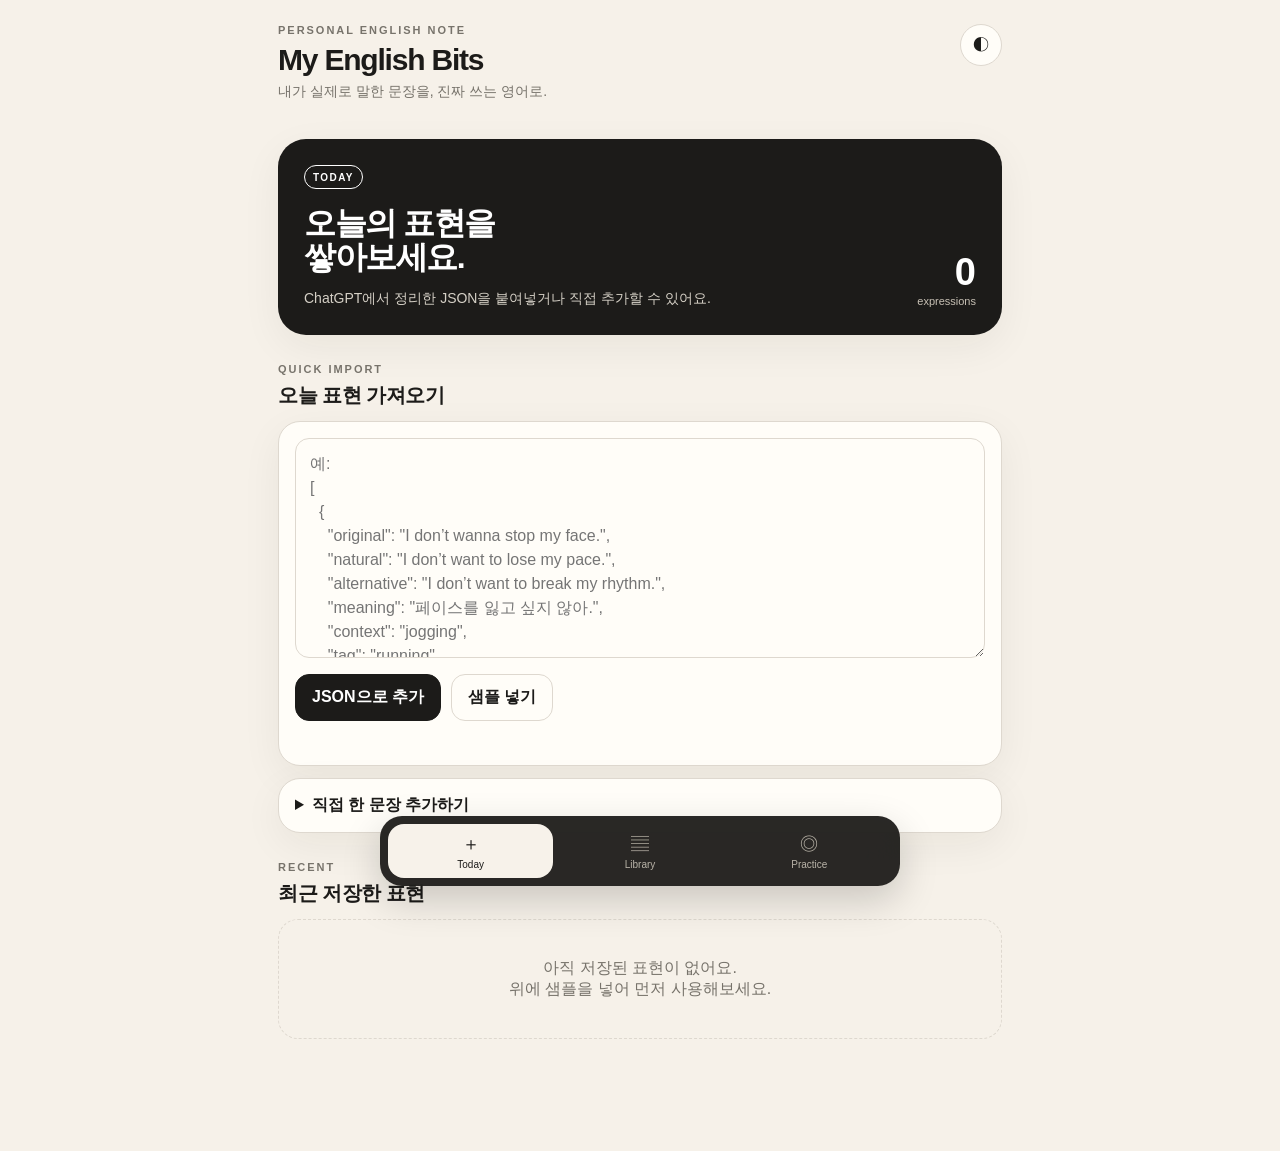
==== index.html @ 2be105d3 "Add files via upload" ====
<!DOCTYPE html>
<html lang="ko">
<head>
  <meta charset="UTF-8" />
  <meta name="viewport" content="width=device-width, initial-scale=1.0, viewport-fit=cover" />
  <meta name="theme-color" content="#f6f1e9" />
  <title>My English Bits</title>
  <link rel="stylesheet" href="style.css" />
</head>
<body>
  <div class="app-shell">
    <header class="topbar">
      <div>
        <p class="eyebrow">PERSONAL ENGLISH NOTE</p>
        <h1>My English Bits</h1>
        <p class="subtitle">내가 실제로 말한 문장을, 진짜 쓰는 영어로.</p>
      </div>
      <button class="icon-btn" id="themeBtn" aria-label="테마 전환">◐</button>
    </header>

    <main>
      <section class="view active" id="todayView">
        <div class="hero-card">
          <div>
            <span class="badge">TODAY</span>
            <h2>오늘의 표현을<br />쌓아보세요.</h2>
            <p>ChatGPT에서 정리한 JSON을 붙여넣거나 직접 추가할 수 있어요.</p>
          </div>
          <div class="hero-count">
            <strong id="todayCount">0</strong>
            <span>expressions</span>
          </div>
        </div>

        <div class="section-head">
          <div>
            <p class="eyebrow">QUICK IMPORT</p>
            <h3>오늘 표현 가져오기</h3>
          </div>
        </div>

        <div class="panel">
          <textarea id="jsonInput" rows="8" placeholder='예:
[
  {
    "original": "I don’t wanna stop my face.",
    "natural": "I don’t want to lose my pace.",
    "alternative": "I don’t want to break my rhythm.",
    "meaning": "페이스를 잃고 싶지 않아.",
    "context": "jogging",
    "tag": "running"
  }
]'></textarea>
          <div class="button-row">
            <button class="primary-btn" id="importBtn">JSON으로 추가</button>
            <button class="ghost-btn" id="sampleBtn">샘플 넣기</button>
          </div>
          <p class="helper" id="importMessage"></p>
        </div>

        <details class="panel add-panel">
          <summary>직접 한 문장 추가하기</summary>
          <form id="manualForm" class="manual-form">
            <label>내가 말한 문장
              <input id="manualOriginal" type="text" placeholder="I everyday jog..." />
            </label>
            <label>자연스러운 영어
              <input id="manualNatural" type="text" required placeholder="I go jogging every day." />
            </label>
            <label>대안 표현
              <input id="manualAlternative" type="text" placeholder="I usually go for a run every day." />
            </label>
            <label>한국어 뜻
              <input id="manualMeaning" type="text" required placeholder="나는 매일 조깅해." />
            </label>
            <div class="two-col">
              <label>상황
                <input id="manualContext" type="text" placeholder="evening jog" />
              </label>
              <label>태그
                <input id="manualTag" type="text" placeholder="running" />
              </label>
            </div>
            <button class="primary-btn" type="submit">표현 저장</button>
          </form>
        </details>

        <div class="section-head">
          <div>
            <p class="eyebrow">RECENT</p>
            <h3>최근 저장한 표현</h3>
          </div>
        </div>
        <div id="recentList" class="card-list"></div>
      </section>

      <section class="view" id="libraryView">
        <div class="section-head sticky-head">
          <div>
            <p class="eyebrow">LIBRARY</p>
            <h2>My Expressions</h2>
          </div>
          <span class="count-pill" id="libraryCount">0</span>
        </div>

        <div class="search-wrap">
          <input id="searchInput" type="search" placeholder="표현, 뜻, 태그 검색" />
          <button class="chip active" data-filter="all">All</button>
          <button class="chip" data-filter="favorite">★</button>
        </div>

        <div id="libraryList" class="card-list"></div>
      </section>

      <section class="view" id="practiceView">
        <div class="section-head">
          <div>
            <p class="eyebrow">PRACTICE</p>
            <h2>말해보고 확인하기</h2>
          </div>
          <span class="count-pill" id="practiceRemaining">0</span>
        </div>

        <div class="practice-wrap">
          <div class="practice-card" id="practiceCard">
            <span class="badge" id="practiceTag">DAILY</span>
            <p class="prompt-label">영어로 어떻게 말할까?</p>
            <h3 id="practiceMeaning">표현을 저장하면 연습을 시작할 수 있어요.</h3>

            <div class="answer-box hidden" id="answerBox">
              <p class="answer-main" id="practiceNatural"></p>
              <p class="answer-alt" id="practiceAlternative"></p>
              <div class="original-box" id="originalBox">
                <span>Your original</span>
                <p id="practiceOriginal"></p>
              </div>
            </div>

            <div class="practice-actions">
              <button class="primary-btn wide" id="showAnswerBtn">정답 보기</button>
              <div class="rating-row hidden" id="ratingRow">
                <button class="ghost-btn" data-rating="again">Again</button>
                <button class="ghost-btn" data-rating="good">Got it</button>
              </div>
            </div>
          </div>

          <div class="mini-stats">
            <div><strong id="statTotal">0</strong><span>저장</span></div>
            <div><strong id="statFavorites">0</strong><span>즐겨찾기</span></div>
            <div><strong id="statPracticed">0</strong><span>연습</span></div>
          </div>
        </div>
      </section>
    </main>

    <nav class="bottom-nav" aria-label="메인 메뉴">
      <button class="nav-btn active" data-view="todayView">
        <span>＋</span><small>Today</small>
      </button>
      <button class="nav-btn" data-view="libraryView">
        <span>▤</span><small>Library</small>
      </button>
      <button class="nav-btn" data-view="practiceView">
        <span>◎</span><small>Practice</small>
      </button>
    </nav>
  </div>

  <template id="expressionCardTemplate">
    <article class="expression-card">
      <div class="card-top">
        <span class="tag"></span>
        <button class="favorite-btn" aria-label="즐겨찾기">☆</button>
      </div>
      <h4 class="natural"></h4>
      <p class="meaning"></p>
      <div class="divider"></div>
      <div class="small-copy">
        <span>YOU SAID</span>
        <p class="original"></p>
      </div>
      <div class="alternative-wrap">
        <span>ALSO</span>
        <p class="alternative"></p>
      </div>
      <div class="card-footer">
        <span class="context"></span>
        <button class="delete-btn">삭제</button>
      </div>
    </article>
  </template>

  <script src="app.js"></script>
</body>
</html>
---- style.css ----
:root{
  --bg:#f6f1e9;
  --panel:#fffdf8;
  --ink:#1c1b19;
  --muted:#77736b;
  --line:#ded8cf;
  --accent:#20201d;
  --soft:#ece5da;
  --danger:#a94442;
  --shadow:0 12px 40px rgba(37,31,24,.06);
}
*{box-sizing:border-box}
html,body{margin:0;padding:0;background:var(--bg);color:var(--ink);font-family:-apple-system,BlinkMacSystemFont,"Pretendard","Noto Sans KR","Segoe UI",sans-serif}
body{min-height:100vh}
button,input,textarea{font:inherit}
button{cursor:pointer}
.app-shell{max-width:760px;margin:0 auto;min-height:100vh;padding:24px 18px 112px}
.topbar{display:flex;justify-content:space-between;gap:16px;align-items:flex-start;margin-bottom:24px}
.eyebrow{font-size:11px;letter-spacing:.18em;font-weight:750;margin:0 0 7px;color:var(--muted)}
h1,h2,h3,h4,p{margin-top:0}
h1{font-size:30px;letter-spacing:-.04em;margin-bottom:6px}
h2{font-size:32px;letter-spacing:-.045em;line-height:1.06;margin-bottom:12px}
h3{font-size:20px;letter-spacing:-.025em;margin-bottom:0}
.subtitle,.helper{color:var(--muted);font-size:14px}
.icon-btn{border:1px solid var(--line);background:var(--panel);width:42px;height:42px;border-radius:50%;color:var(--ink)}
.view{display:none}
.view.active{display:block}
.hero-card{display:flex;justify-content:space-between;gap:18px;background:var(--ink);color:white;border-radius:28px;padding:26px;margin-bottom:28px;box-shadow:var(--shadow)}
.hero-card p{color:#d5d0c6;font-size:14px;line-height:1.6;margin-bottom:0}
.badge{display:inline-flex;align-items:center;min-height:24px;border:1px solid currentColor;border-radius:999px;padding:3px 8px;font-size:10px;letter-spacing:.14em;font-weight:800;margin-bottom:18px}
.hero-count{align-self:flex-end;min-width:92px;text-align:right}
.hero-count strong{display:block;font-size:38px;line-height:1}
.hero-count span{font-size:11px;color:#c8c1b5}
.section-head{display:flex;justify-content:space-between;align-items:end;margin:28px 0 12px}
.sticky-head{position:sticky;top:0;background:linear-gradient(var(--bg) 80%,transparent);padding-top:8px;z-index:3}
.panel{background:var(--panel);border:1px solid var(--line);border-radius:22px;padding:16px;box-shadow:var(--shadow)}
textarea,input{width:100%;border:1px solid var(--line);background:transparent;color:var(--ink);border-radius:14px;padding:13px 14px;outline:none}
textarea:focus,input:focus{border-color:var(--ink)}
textarea{resize:vertical;line-height:1.5}
.button-row{display:flex;gap:10px;margin-top:12px}
.primary-btn,.ghost-btn{border-radius:14px;padding:12px 16px;font-weight:700;border:1px solid var(--ink)}
.primary-btn{background:var(--ink);color:white}
.ghost-btn{background:transparent;color:var(--ink);border-color:var(--line)}
.wide{width:100%}
.helper{min-height:20px;margin:8px 2px 0}
.add-panel{margin-top:12px}
.add-panel summary{font-weight:750;cursor:pointer}
.manual-form{display:grid;gap:12px;margin-top:16px}
.manual-form label{display:grid;gap:6px;font-size:12px;color:var(--muted)}
.two-col{display:grid;grid-template-columns:1fr 1fr;gap:10px}
.card-list{display:grid;gap:12px}
.expression-card{background:var(--panel);border:1px solid var(--line);border-radius:22px;padding:18px;box-shadow:var(--shadow)}
.card-top{display:flex;justify-content:space-between;align-items:center;margin-bottom:8px}
.tag{font-size:10px;font-weight:800;letter-spacing:.12em;text-transform:uppercase;border-radius:999px;padding:5px 9px;background:var(--soft)}
.favorite-btn,.delete-btn{border:0;background:transparent;color:var(--ink)}
.favorite-btn{font-size:23px;line-height:1}
.expression-card h4{font-size:20px;letter-spacing:-.02em;margin-bottom:7px}
.expression-card .meaning{color:var(--muted);margin-bottom:0}
.divider{height:1px;background:var(--line);margin:15px 0}
.small-copy span,.alternative-wrap span{font-size:9px;font-weight:800;letter-spacing:.16em;color:var(--muted)}
.small-copy p,.alternative-wrap p{margin:5px 0 0;line-height:1.5}
.alternative-wrap{margin-top:11px}
.card-footer{display:flex;justify-content:space-between;align-items:center;margin-top:16px;font-size:12px;color:var(--muted)}
.delete-btn{font-size:12px;color:var(--danger)}
.search-wrap{display:grid;grid-template-columns:1fr auto auto;gap:8px;margin-bottom:14px}
.chip{border:1px solid var(--line);background:var(--panel);border-radius:999px;padding:0 14px;color:var(--muted)}
.chip.active{background:var(--ink);color:white;border-color:var(--ink)}
.count-pill{min-width:34px;height:28px;padding:0 10px;border-radius:999px;background:var(--soft);display:inline-flex;align-items:center;justify-content:center;font-weight:750;font-size:12px}
.practice-card{background:var(--panel);border:1px solid var(--line);border-radius:28px;padding:22px;min-height:420px;display:flex;flex-direction:column;box-shadow:var(--shadow)}
.prompt-label{font-size:12px;color:var(--muted);margin-top:14px}
.practice-card h3{font-size:30px;line-height:1.25;letter-spacing:-.04em;margin-top:8px}
.answer-box{margin-top:26px;padding-top:22px;border-top:1px solid var(--line)}
.answer-main{font-size:22px;font-weight:800;line-height:1.35;margin-bottom:9px}
.answer-alt{color:var(--muted);line-height:1.5}
.original-box{background:var(--soft);border-radius:16px;padding:13px 14px;margin-top:18px}
.original-box span{font-size:9px;letter-spacing:.15em;color:var(--muted);font-weight:800}
.original-box p{margin:5px 0 0}
.practice-actions{margin-top:auto;padding-top:22px}
.rating-row{display:grid;grid-template-columns:1fr 1fr;gap:10px}
.hidden{display:none!important}
.mini-stats{display:grid;grid-template-columns:repeat(3,1fr);gap:8px;margin-top:12px}
.mini-stats div{background:var(--panel);border:1px solid var(--line);border-radius:18px;padding:14px;text-align:center}
.mini-stats strong{display:block;font-size:22px}
.mini-stats span{font-size:11px;color:var(--muted)}
.bottom-nav{position:fixed;left:50%;bottom:max(14px,env(safe-area-inset-bottom));transform:translateX(-50%);width:min(520px,calc(100% - 28px));display:grid;grid-template-columns:repeat(3,1fr);gap:4px;background:rgba(25,24,22,.93);backdrop-filter:blur(18px);padding:8px;border-radius:22px;box-shadow:0 14px 38px rgba(0,0,0,.18);z-index:20}
.nav-btn{border:0;background:transparent;color:#b9b3a8;border-radius:16px;padding:8px 6px;display:grid;gap:3px;place-items:center}
.nav-btn span{font-size:18px}
.nav-btn small{font-size:10px}
.nav-btn.active{background:#f7f2ea;color:#1c1b19}
.empty{padding:38px 20px;text-align:center;color:var(--muted);border:1px dashed var(--line);border-radius:20px}
body.dark{
  --bg:#171715;
  --panel:#22211e;
  --ink:#f5f0e8;
  --muted:#aaa49a;
  --line:#3a3832;
  --accent:#f5f0e8;
  --soft:#302e29;
  --shadow:none;
}
body.dark .hero-card{background:#f0ebe2;color:#191816}
body.dark .hero-card p,body.dark .hero-count span{color:#5f5a52}
body.dark .bottom-nav{background:rgba(239,235,227,.94)}
body.dark .nav-btn{color:#6d685f}
body.dark .nav-btn.active{background:#1d1c19;color:#f5f0e8}
@media (max-width:520px){
  .app-shell{padding:18px 14px 110px}
  h1{font-size:26px}
  .hero-card{padding:22px;border-radius:24px}
  .hero-count{min-width:70px}
  .two-col{grid-template-columns:1fr}
  .practice-card h3{font-size:26px}
}
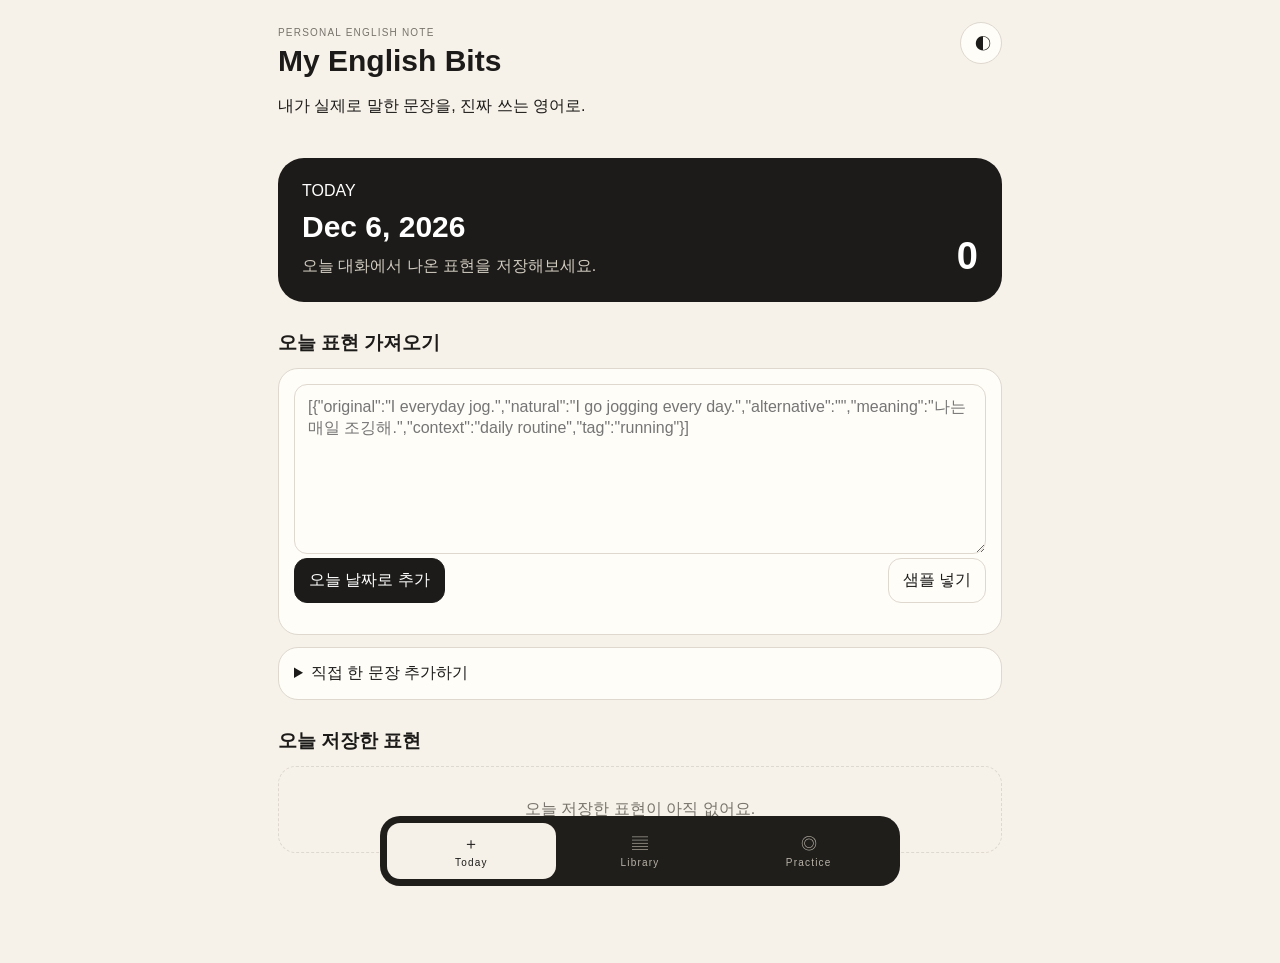
==== commit 86d9c686: "Add files via upload" ====
--- a/index.html
+++ b/index.html
@@ -1,196 +1,8 @@
-<!DOCTYPE html>
-<html lang="ko">
-<head>
-  <meta charset="UTF-8" />
-  <meta name="viewport" content="width=device-width, initial-scale=1.0, viewport-fit=cover" />
-  <meta name="theme-color" content="#f6f1e9" />
-  <title>My English Bits</title>
-  <link rel="stylesheet" href="style.css" />
-</head>
-<body>
-  <div class="app-shell">
-    <header class="topbar">
-      <div>
-        <p class="eyebrow">PERSONAL ENGLISH NOTE</p>
-        <h1>My English Bits</h1>
-        <p class="subtitle">내가 실제로 말한 문장을, 진짜 쓰는 영어로.</p>
-      </div>
-      <button class="icon-btn" id="themeBtn" aria-label="테마 전환">◐</button>
-    </header>
-
-    <main>
-      <section class="view active" id="todayView">
-        <div class="hero-card">
-          <div>
-            <span class="badge">TODAY</span>
-            <h2>오늘의 표현을<br />쌓아보세요.</h2>
-            <p>ChatGPT에서 정리한 JSON을 붙여넣거나 직접 추가할 수 있어요.</p>
-          </div>
-          <div class="hero-count">
-            <strong id="todayCount">0</strong>
-            <span>expressions</span>
-          </div>
-        </div>
-
-        <div class="section-head">
-          <div>
-            <p class="eyebrow">QUICK IMPORT</p>
-            <h3>오늘 표현 가져오기</h3>
-          </div>
-        </div>
-
-        <div class="panel">
-          <textarea id="jsonInput" rows="8" placeholder='예:
-[
-  {
-    "original": "I don’t wanna stop my face.",
-    "natural": "I don’t want to lose my pace.",
-    "alternative": "I don’t want to break my rhythm.",
-    "meaning": "페이스를 잃고 싶지 않아.",
-    "context": "jogging",
-    "tag": "running"
-  }
-]'></textarea>
-          <div class="button-row">
-            <button class="primary-btn" id="importBtn">JSON으로 추가</button>
-            <button class="ghost-btn" id="sampleBtn">샘플 넣기</button>
-          </div>
-          <p class="helper" id="importMessage"></p>
-        </div>
-
-        <details class="panel add-panel">
-          <summary>직접 한 문장 추가하기</summary>
-          <form id="manualForm" class="manual-form">
-            <label>내가 말한 문장
-              <input id="manualOriginal" type="text" placeholder="I everyday jog..." />
-            </label>
-            <label>자연스러운 영어
-              <input id="manualNatural" type="text" required placeholder="I go jogging every day." />
-            </label>
-            <label>대안 표현
-              <input id="manualAlternative" type="text" placeholder="I usually go for a run every day." />
-            </label>
-            <label>한국어 뜻
-              <input id="manualMeaning" type="text" required placeholder="나는 매일 조깅해." />
-            </label>
-            <div class="two-col">
-              <label>상황
-                <input id="manualContext" type="text" placeholder="evening jog" />
-              </label>
-              <label>태그
-                <input id="manualTag" type="text" placeholder="running" />
-              </label>
-            </div>
-            <button class="primary-btn" type="submit">표현 저장</button>
-          </form>
-        </details>
-
-        <div class="section-head">
-          <div>
-            <p class="eyebrow">RECENT</p>
-            <h3>최근 저장한 표현</h3>
-          </div>
-        </div>
-        <div id="recentList" class="card-list"></div>
-      </section>
-
-      <section class="view" id="libraryView">
-        <div class="section-head sticky-head">
-          <div>
-            <p class="eyebrow">LIBRARY</p>
-            <h2>My Expressions</h2>
-          </div>
-          <span class="count-pill" id="libraryCount">0</span>
-        </div>
-
-        <div class="search-wrap">
-          <input id="searchInput" type="search" placeholder="표현, 뜻, 태그 검색" />
-          <button class="chip active" data-filter="all">All</button>
-          <button class="chip" data-filter="favorite">★</button>
-        </div>
-
-        <div id="libraryList" class="card-list"></div>
-      </section>
-
-      <section class="view" id="practiceView">
-        <div class="section-head">
-          <div>
-            <p class="eyebrow">PRACTICE</p>
-            <h2>말해보고 확인하기</h2>
-          </div>
-          <span class="count-pill" id="practiceRemaining">0</span>
-        </div>
-
-        <div class="practice-wrap">
-          <div class="practice-card" id="practiceCard">
-            <span class="badge" id="practiceTag">DAILY</span>
-            <p class="prompt-label">영어로 어떻게 말할까?</p>
-            <h3 id="practiceMeaning">표현을 저장하면 연습을 시작할 수 있어요.</h3>
-
-            <div class="answer-box hidden" id="answerBox">
-              <p class="answer-main" id="practiceNatural"></p>
-              <p class="answer-alt" id="practiceAlternative"></p>
-              <div class="original-box" id="originalBox">
-                <span>Your original</span>
-                <p id="practiceOriginal"></p>
-              </div>
-            </div>
-
-            <div class="practice-actions">
-              <button class="primary-btn wide" id="showAnswerBtn">정답 보기</button>
-              <div class="rating-row hidden" id="ratingRow">
-                <button class="ghost-btn" data-rating="again">Again</button>
-                <button class="ghost-btn" data-rating="good">Got it</button>
-              </div>
-            </div>
-          </div>
-
-          <div class="mini-stats">
-            <div><strong id="statTotal">0</strong><span>저장</span></div>
-            <div><strong id="statFavorites">0</strong><span>즐겨찾기</span></div>
-            <div><strong id="statPracticed">0</strong><span>연습</span></div>
-          </div>
-        </div>
-      </section>
-    </main>
-
-    <nav class="bottom-nav" aria-label="메인 메뉴">
-      <button class="nav-btn active" data-view="todayView">
-        <span>＋</span><small>Today</small>
-      </button>
-      <button class="nav-btn" data-view="libraryView">
-        <span>▤</span><small>Library</small>
-      </button>
-      <button class="nav-btn" data-view="practiceView">
-        <span>◎</span><small>Practice</small>
-      </button>
-    </nav>
-  </div>
-
-  <template id="expressionCardTemplate">
-    <article class="expression-card">
-      <div class="card-top">
-        <span class="tag"></span>
-        <button class="favorite-btn" aria-label="즐겨찾기">☆</button>
-      </div>
-      <h4 class="natural"></h4>
-      <p class="meaning"></p>
-      <div class="divider"></div>
-      <div class="small-copy">
-        <span>YOU SAID</span>
-        <p class="original"></p>
-      </div>
-      <div class="alternative-wrap">
-        <span>ALSO</span>
-        <p class="alternative"></p>
-      </div>
-      <div class="card-footer">
-        <span class="context"></span>
-        <button class="delete-btn">삭제</button>
-      </div>
-    </article>
-  </template>
-
-  <script src="app.js"></script>
-</body>
-</html>
+<!doctype html><html lang="ko"><head><meta charset="utf-8"><meta name="viewport" content="width=device-width,initial-scale=1"><title>My English Bits</title><link rel="stylesheet" href="style.css"></head><body><div class="app"><header><div><small>PERSONAL ENGLISH NOTE</small><h1>My English Bits</h1><p>내가 실제로 말한 문장을, 진짜 쓰는 영어로.</p></div><button id="themeBtn" class="round">◐</button></header>
+<main>
+<section id="todayView" class="view active"><div class="hero"><div><span>TODAY</span><h2 id="todayLabel"></h2><p>오늘 대화에서 나온 표현을 저장해보세요.</p></div><b id="todayCount">0</b></div><h3>오늘 표현 가져오기</h3><div class="panel"><textarea id="jsonInput" rows="8" placeholder='[{"original":"I everyday jog.","natural":"I go jogging every day.","alternative":"","meaning":"나는 매일 조깅해.","context":"daily routine","tag":"running"}]'></textarea><div class="row"><button id="importBtn" class="primary">오늘 날짜로 추가</button><button id="sampleBtn">샘플 넣기</button></div><p id="msg" class="muted"></p></div><details class="panel"><summary>직접 한 문장 추가하기</summary><form id="manualForm"><input id="o" placeholder="내가 말한 문장"><input id="n" required placeholder="자연스러운 영어"><input id="a" placeholder="대안 표현"><input id="m" required placeholder="한국어 뜻"><input id="c" placeholder="상황"><input id="t" placeholder="태그"><button class="primary">오늘 날짜로 저장</button></form></details><h3>오늘 저장한 표현</h3><div id="todayCards" class="cards"></div></section>
+<section id="libraryView" class="view"><div class="head"><h2>My Expressions</h2><span id="libraryCount" class="pill">0</span></div><div class="search"><input id="searchInput" placeholder="표현, 뜻, 태그 검색"><button class="chip active" data-filter="all">All</button><button class="chip" data-filter="favorite">★</button></div><div id="libraryList" class="groups"></div></section>
+<section id="practiceView" class="view"><div class="head"><h2>Practice</h2><span id="counter" class="pill">0 / 0</span></div><label class="label">연습 범위</label><select id="practiceDate"><option value="all">All expressions</option></select><div class="practice"><span id="pTag" class="tag">DAILY</span><p class="muted">영어로 어떻게 말할까?</p><h3 id="pMeaning">표현을 저장하면 연습을 시작할 수 있어요.</h3><div id="answer" class="answer hidden"><div class="answerTop"><b id="pNatural"></b><button id="speakPractice" class="speak">🔊</button></div><p id="pAlt" class="muted"></p><div class="original"><small>YOUR ORIGINAL</small><p id="pOriginal"></p></div></div><div class="spacer"></div><button id="showBtn" class="primary full">정답 보기</button><div id="nextRow" class="row hidden"><button id="againBtn">Again</button><button id="nextBtn" class="primary">Next</button></div></div></section>
+</main><nav><button class="nav active" data-view="todayView">＋<small>Today</small></button><button class="nav" data-view="libraryView">▤<small>Library</small></button><button class="nav" data-view="practiceView">◎<small>Practice</small></button></nav></div>
+<template id="cardTpl"><article class="card"><div class="cardtop"><span class="tag cardTag"></span><div><button class="speak cardSpeak">🔊</button><button class="fav">☆</button></div></div><h4 class="cardNatural"></h4><p class="cardMeaning muted"></p><hr><small>YOU SAID</small><p class="cardOriginal"></p><small>ALSO</small><p class="cardAlt"></p><div class="foot"><span class="cardContext muted"></span><button class="delete">삭제</button></div></article></template>
+<script src="app.js"></script></body></html>
--- a/style.css
+++ b/style.css
@@ -1,113 +1 @@
-:root{
-  --bg:#f6f1e9;
-  --panel:#fffdf8;
-  --ink:#1c1b19;
-  --muted:#77736b;
-  --line:#ded8cf;
-  --accent:#20201d;
-  --soft:#ece5da;
-  --danger:#a94442;
-  --shadow:0 12px 40px rgba(37,31,24,.06);
-}
-*{box-sizing:border-box}
-html,body{margin:0;padding:0;background:var(--bg);color:var(--ink);font-family:-apple-system,BlinkMacSystemFont,"Pretendard","Noto Sans KR","Segoe UI",sans-serif}
-body{min-height:100vh}
-button,input,textarea{font:inherit}
-button{cursor:pointer}
-.app-shell{max-width:760px;margin:0 auto;min-height:100vh;padding:24px 18px 112px}
-.topbar{display:flex;justify-content:space-between;gap:16px;align-items:flex-start;margin-bottom:24px}
-.eyebrow{font-size:11px;letter-spacing:.18em;font-weight:750;margin:0 0 7px;color:var(--muted)}
-h1,h2,h3,h4,p{margin-top:0}
-h1{font-size:30px;letter-spacing:-.04em;margin-bottom:6px}
-h2{font-size:32px;letter-spacing:-.045em;line-height:1.06;margin-bottom:12px}
-h3{font-size:20px;letter-spacing:-.025em;margin-bottom:0}
-.subtitle,.helper{color:var(--muted);font-size:14px}
-.icon-btn{border:1px solid var(--line);background:var(--panel);width:42px;height:42px;border-radius:50%;color:var(--ink)}
-.view{display:none}
-.view.active{display:block}
-.hero-card{display:flex;justify-content:space-between;gap:18px;background:var(--ink);color:white;border-radius:28px;padding:26px;margin-bottom:28px;box-shadow:var(--shadow)}
-.hero-card p{color:#d5d0c6;font-size:14px;line-height:1.6;margin-bottom:0}
-.badge{display:inline-flex;align-items:center;min-height:24px;border:1px solid currentColor;border-radius:999px;padding:3px 8px;font-size:10px;letter-spacing:.14em;font-weight:800;margin-bottom:18px}
-.hero-count{align-self:flex-end;min-width:92px;text-align:right}
-.hero-count strong{display:block;font-size:38px;line-height:1}
-.hero-count span{font-size:11px;color:#c8c1b5}
-.section-head{display:flex;justify-content:space-between;align-items:end;margin:28px 0 12px}
-.sticky-head{position:sticky;top:0;background:linear-gradient(var(--bg) 80%,transparent);padding-top:8px;z-index:3}
-.panel{background:var(--panel);border:1px solid var(--line);border-radius:22px;padding:16px;box-shadow:var(--shadow)}
-textarea,input{width:100%;border:1px solid var(--line);background:transparent;color:var(--ink);border-radius:14px;padding:13px 14px;outline:none}
-textarea:focus,input:focus{border-color:var(--ink)}
-textarea{resize:vertical;line-height:1.5}
-.button-row{display:flex;gap:10px;margin-top:12px}
-.primary-btn,.ghost-btn{border-radius:14px;padding:12px 16px;font-weight:700;border:1px solid var(--ink)}
-.primary-btn{background:var(--ink);color:white}
-.ghost-btn{background:transparent;color:var(--ink);border-color:var(--line)}
-.wide{width:100%}
-.helper{min-height:20px;margin:8px 2px 0}
-.add-panel{margin-top:12px}
-.add-panel summary{font-weight:750;cursor:pointer}
-.manual-form{display:grid;gap:12px;margin-top:16px}
-.manual-form label{display:grid;gap:6px;font-size:12px;color:var(--muted)}
-.two-col{display:grid;grid-template-columns:1fr 1fr;gap:10px}
-.card-list{display:grid;gap:12px}
-.expression-card{background:var(--panel);border:1px solid var(--line);border-radius:22px;padding:18px;box-shadow:var(--shadow)}
-.card-top{display:flex;justify-content:space-between;align-items:center;margin-bottom:8px}
-.tag{font-size:10px;font-weight:800;letter-spacing:.12em;text-transform:uppercase;border-radius:999px;padding:5px 9px;background:var(--soft)}
-.favorite-btn,.delete-btn{border:0;background:transparent;color:var(--ink)}
-.favorite-btn{font-size:23px;line-height:1}
-.expression-card h4{font-size:20px;letter-spacing:-.02em;margin-bottom:7px}
-.expression-card .meaning{color:var(--muted);margin-bottom:0}
-.divider{height:1px;background:var(--line);margin:15px 0}
-.small-copy span,.alternative-wrap span{font-size:9px;font-weight:800;letter-spacing:.16em;color:var(--muted)}
-.small-copy p,.alternative-wrap p{margin:5px 0 0;line-height:1.5}
-.alternative-wrap{margin-top:11px}
-.card-footer{display:flex;justify-content:space-between;align-items:center;margin-top:16px;font-size:12px;color:var(--muted)}
-.delete-btn{font-size:12px;color:var(--danger)}
-.search-wrap{display:grid;grid-template-columns:1fr auto auto;gap:8px;margin-bottom:14px}
-.chip{border:1px solid var(--line);background:var(--panel);border-radius:999px;padding:0 14px;color:var(--muted)}
-.chip.active{background:var(--ink);color:white;border-color:var(--ink)}
-.count-pill{min-width:34px;height:28px;padding:0 10px;border-radius:999px;background:var(--soft);display:inline-flex;align-items:center;justify-content:center;font-weight:750;font-size:12px}
-.practice-card{background:var(--panel);border:1px solid var(--line);border-radius:28px;padding:22px;min-height:420px;display:flex;flex-direction:column;box-shadow:var(--shadow)}
-.prompt-label{font-size:12px;color:var(--muted);margin-top:14px}
-.practice-card h3{font-size:30px;line-height:1.25;letter-spacing:-.04em;margin-top:8px}
-.answer-box{margin-top:26px;padding-top:22px;border-top:1px solid var(--line)}
-.answer-main{font-size:22px;font-weight:800;line-height:1.35;margin-bottom:9px}
-.answer-alt{color:var(--muted);line-height:1.5}
-.original-box{background:var(--soft);border-radius:16px;padding:13px 14px;margin-top:18px}
-.original-box span{font-size:9px;letter-spacing:.15em;color:var(--muted);font-weight:800}
-.original-box p{margin:5px 0 0}
-.practice-actions{margin-top:auto;padding-top:22px}
-.rating-row{display:grid;grid-template-columns:1fr 1fr;gap:10px}
-.hidden{display:none!important}
-.mini-stats{display:grid;grid-template-columns:repeat(3,1fr);gap:8px;margin-top:12px}
-.mini-stats div{background:var(--panel);border:1px solid var(--line);border-radius:18px;padding:14px;text-align:center}
-.mini-stats strong{display:block;font-size:22px}
-.mini-stats span{font-size:11px;color:var(--muted)}
-.bottom-nav{position:fixed;left:50%;bottom:max(14px,env(safe-area-inset-bottom));transform:translateX(-50%);width:min(520px,calc(100% - 28px));display:grid;grid-template-columns:repeat(3,1fr);gap:4px;background:rgba(25,24,22,.93);backdrop-filter:blur(18px);padding:8px;border-radius:22px;box-shadow:0 14px 38px rgba(0,0,0,.18);z-index:20}
-.nav-btn{border:0;background:transparent;color:#b9b3a8;border-radius:16px;padding:8px 6px;display:grid;gap:3px;place-items:center}
-.nav-btn span{font-size:18px}
-.nav-btn small{font-size:10px}
-.nav-btn.active{background:#f7f2ea;color:#1c1b19}
-.empty{padding:38px 20px;text-align:center;color:var(--muted);border:1px dashed var(--line);border-radius:20px}
-body.dark{
-  --bg:#171715;
-  --panel:#22211e;
-  --ink:#f5f0e8;
-  --muted:#aaa49a;
-  --line:#3a3832;
-  --accent:#f5f0e8;
-  --soft:#302e29;
-  --shadow:none;
-}
-body.dark .hero-card{background:#f0ebe2;color:#191816}
-body.dark .hero-card p,body.dark .hero-count span{color:#5f5a52}
-body.dark .bottom-nav{background:rgba(239,235,227,.94)}
-body.dark .nav-btn{color:#6d685f}
-body.dark .nav-btn.active{background:#1d1c19;color:#f5f0e8}
-@media (max-width:520px){
-  .app-shell{padding:18px 14px 110px}
-  h1{font-size:26px}
-  .hero-card{padding:22px;border-radius:24px}
-  .hero-count{min-width:70px}
-  .two-col{grid-template-columns:1fr}
-  .practice-card h3{font-size:26px}
-}
+:root{--bg:#f6f1e9;--panel:#fffdf8;--ink:#1c1b19;--muted:#77736b;--line:#ded8cf;--soft:#ece5da}*{box-sizing:border-box}body{margin:0;background:var(--bg);color:var(--ink);font-family:-apple-system,BlinkMacSystemFont,"Segoe UI",sans-serif}.app{max-width:760px;margin:auto;padding:22px 18px 110px}header,.head,.cardtop,.foot,.answerTop,.row{display:flex;align-items:center;justify-content:space-between;gap:10px}header{align-items:flex-start;margin-bottom:24px}header small,.label,small{letter-spacing:.12em;color:var(--muted);font-size:10px}h1{margin:4px 0 6px;font-size:30px}h2{font-size:30px}h3{margin:28px 0 12px}p{line-height:1.5}.muted{color:var(--muted)}button,input,textarea,select{font:inherit}button{cursor:pointer;border:1px solid var(--line);background:var(--panel);color:var(--ink);border-radius:13px;padding:11px 14px}input,textarea,select{width:100%;border:1px solid var(--line);background:var(--panel);color:var(--ink);border-radius:13px;padding:12px 13px}.round{width:42px;height:42px;border-radius:50%}.primary{background:var(--ink);color:white;border-color:var(--ink)}.full{width:100%}.hero{background:var(--ink);color:white;border-radius:26px;padding:24px;display:flex;justify-content:space-between;align-items:flex-end}.hero h2{margin:10px 0}.hero p{margin:0;color:#d1cbc0}.hero b{font-size:38px}.panel,.card,.practice,.group{background:var(--panel);border:1px solid var(--line);border-radius:20px}.panel{padding:15px;margin-bottom:12px}.panel form{display:grid;gap:10px;margin-top:14px}.cards,.groups{display:grid;gap:12px}.card{padding:17px}.tag{display:inline-block;background:var(--soft);padding:5px 9px;border-radius:999px;font-size:10px;font-weight:700;text-transform:uppercase}.speak,.fav,.delete{border:0;background:transparent;padding:7px}.fav{font-size:21px}.delete{color:#a94442}.card h4{font-size:20px;margin:10px 0 5px}.card hr{border:0;border-top:1px solid var(--line);margin:14px 0}.foot{font-size:12px}.search{display:grid;grid-template-columns:1fr auto auto;gap:8px;margin-bottom:13px}.chip.active{background:var(--ink);color:white}.pill{background:var(--soft);border-radius:999px;padding:6px 10px;font-size:12px}.group{overflow:hidden}.group summary{padding:15px 17px;cursor:pointer;display:flex;justify-content:space-between;list-style:none}.group summary::-webkit-details-marker{display:none}.groupCards{padding:0 10px 10px;display:grid;gap:9px}.practice{min-height:440px;padding:20px;display:flex;flex-direction:column;margin-top:12px}.practice h3{font-size:28px;margin-top:8px}.answer{border-top:1px solid var(--line);margin-top:22px;padding-top:20px}.answerTop b{font-size:22px}.original{background:var(--soft);border-radius:14px;padding:12px;margin-top:16px}.spacer{flex:1}.hidden{display:none!important}.view{display:none}.view.active{display:block}nav{position:fixed;left:50%;bottom:14px;transform:translateX(-50%);width:min(520px,calc(100% - 28px));display:grid;grid-template-columns:repeat(3,1fr);background:#1f1e1b;padding:7px;border-radius:20px}.nav{border:0;background:transparent;color:#b9b3a8;display:grid;gap:2px}.nav.active{background:#f5f0e8;color:#1c1b19}.nav small{color:inherit}.label{display:block;margin:8px 0 6px}.empty{border:1px dashed var(--line);border-radius:18px;padding:32px;text-align:center;color:var(--muted)}body.dark{--bg:#171715;--panel:#22211e;--ink:#f5f0e8;--muted:#aaa49a;--line:#3a3832;--soft:#302e29}body.dark .hero{background:#f0ebe2;color:#191816}body.dark .hero p{color:#5f5a52}@media(max-width:520px){.app{padding:16px 13px 105px}.hero{padding:20px}.row{align-items:stretch}.row button{flex:1}}
